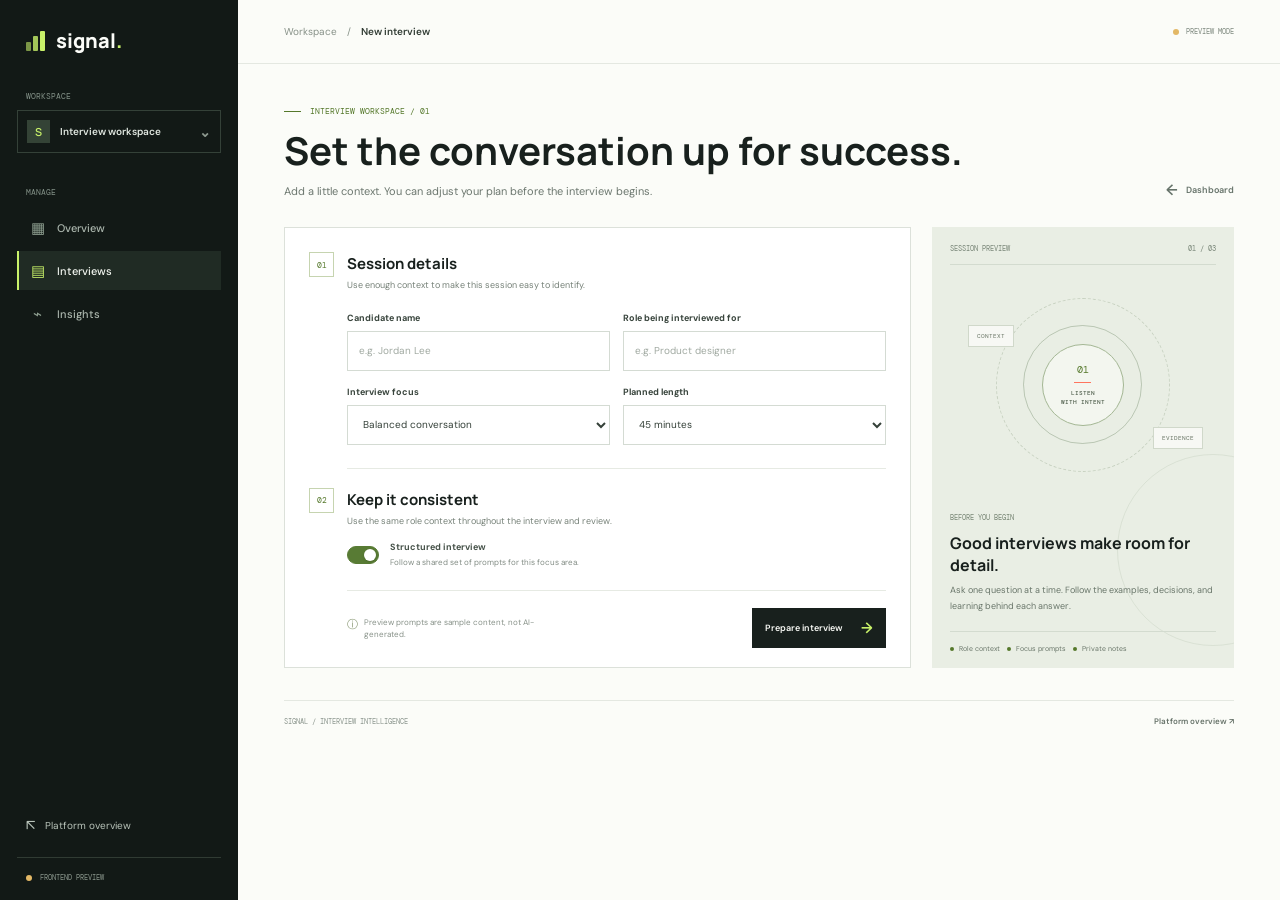
==== frontend/html/interview.html @ 8711a0a1 "first commit" ====
<!doctype html>
<html lang="en">
<head>
	<meta charset="utf-8">
	<meta name="viewport" content="width=device-width, initial-scale=1">
	<meta name="theme-color" content="#121916">
	<meta name="description" content="Prepare and run a structured interview in your Signal workspace.">
	<title>New interview | Signal</title>
	<link rel="preconnect" href="https://fonts.googleapis.com">
	<link rel="preconnect" href="https://fonts.gstatic.com" crossorigin>
	<link href="https://fonts.googleapis.com/css2?family=DM+Mono:wght@400;500&family=DM+Sans:wght@400;500;600;700&family=Manrope:wght@400;500;600;700;800&display=swap" rel="stylesheet">
	<link rel="stylesheet" href="../css/interview.css">
	<script src="../js/interview.js" defer></script>
</head>
<body>
	<a class="skip-link" href="#main-content">Skip to interview</a>
	<div class="app-shell">
		<aside class="sidebar" id="sidebar" aria-label="Workspace navigation">
			<a class="brand" href="index.html" aria-label="Signal home">
				<span class="brand-mark" aria-hidden="true"><i></i><i></i><i></i></span>
				<span>signal<span class="brand-period">.</span></span>
			</a>
			<div class="workspace-label">WORKSPACE</div>
			<div class="workspace-name"><span class="workspace-icon" aria-hidden="true">S</span><span>Interview workspace</span><span class="workspace-caret" aria-hidden="true">⌄</span></div>
			<nav class="side-nav" aria-label="Workspace navigation">
				<span class="nav-group-label">MANAGE</span>
				<a class="nav-link" href="dashboard.html"><span class="nav-icon" aria-hidden="true">▦</span>Overview</a>
				<a class="nav-link is-active" href="interview.html" aria-current="page"><span class="nav-icon" aria-hidden="true">▤</span>Interviews</a>
				<a class="nav-link" href="dashboard.html#insights"><span class="nav-icon" aria-hidden="true">⌁</span>Insights</a>
			</nav>
			<div class="sidebar-bottom">
				<a class="platform-link" href="index.html"><span aria-hidden="true">↖</span> Platform overview</a>
				<div class="sidebar-foot"><span class="status-dot"></span> FRONTEND PREVIEW</div>
			</div>
		</aside>
		<button class="sidebar-scrim" type="button" aria-label="Close navigation"></button>

		<main class="main-content" id="main-content">
			<header class="topbar">
				<button class="mobile-menu-toggle" type="button" aria-expanded="false" aria-controls="sidebar" aria-label="Open navigation"><span></span><span></span></button>
				<div class="breadcrumb"><a href="dashboard.html">Workspace</a><span aria-hidden="true">/</span><strong id="breadcrumb-current">New interview</strong></div>
				<div class="preview-label"><span class="preview-dot"></span> PREVIEW MODE</div>
			</header>

			<div class="content-wrap">
				<section class="setup-view" id="setup-view" aria-labelledby="page-title">
					<div class="page-heading">
						<div><p class="eyebrow"><span class="eyebrow-line"></span> INTERVIEW WORKSPACE / 01</p><h1 id="page-title">Set the conversation up for success.</h1><p class="heading-copy">Add a little context. You can adjust your plan before the interview begins.</p></div>
						<a class="back-dashboard" href="dashboard.html"><span aria-hidden="true">←</span> Dashboard</a>
					</div>

					<div class="setup-grid">
						<form class="setup-form" id="setup-form">
							<div class="form-section-heading"><span class="form-step-number">01</span><div><h2>Session details</h2><p>Use enough context to make this session easy to identify.</p></div></div>
							<div class="form-fields">
								<div class="field-group"><label for="candidate-name">Candidate name</label><input id="candidate-name" name="candidateName" type="text" autocomplete="off" placeholder="e.g. Jordan Lee" maxlength="100" required></div>
								<div class="field-group"><label for="role-title">Role being interviewed for</label><input id="role-title" name="roleTitle" type="text" autocomplete="off" placeholder="e.g. Product designer" maxlength="120" required></div>
								<div class="field-group"><label for="interview-focus">Interview focus</label><select id="interview-focus" name="focus"><option value="balanced">Balanced conversation</option><option value="behavioral">Behavioral experience</option><option value="technical">Technical problem solving</option><option value="collaboration">Communication &amp; collaboration</option></select></div>
								<div class="field-group"><label for="session-length">Planned length</label><select id="session-length" name="duration"><option value="30">30 minutes</option><option value="45" selected>45 minutes</option><option value="60">60 minutes</option></select></div>
							</div>
							<div class="form-divider"></div>
							<div class="form-section-heading objectives-heading"><span class="form-step-number">02</span><div><h2>Keep it consistent</h2><p>Use the same role context throughout the interview and review.</p></div></div>
							<label class="consistency-control" for="structured-mode"><input id="structured-mode" type="checkbox" checked><span class="toggle-track" aria-hidden="true"></span><span><strong>Structured interview</strong><small>Follow a shared set of prompts for this focus area.</small></span></label>
							<div class="setup-footer"><span class="setup-disclaimer"><span aria-hidden="true">ⓘ</span> Preview prompts are sample content, not AI-generated.</span><button class="primary-action" type="submit">Prepare interview <span aria-hidden="true">→</span></button></div>
						</form>

						<aside class="prep-aside" aria-label="Preparation notes">
							<div class="aside-topline"><span>SESSION PREVIEW</span><span>01 / 03</span></div>
							<div class="prep-graphic" aria-hidden="true"><div class="prep-ring ring-outer"></div><div class="prep-ring ring-inner"></div><div class="prep-center"><span>01</span><i></i><b>LISTEN<br>WITH INTENT</b></div><span class="prep-node node-one">CONTEXT</span><span class="prep-node node-two">EVIDENCE</span></div>
							<div class="prep-aside-copy"><span class="aside-index">BEFORE YOU BEGIN</span><h2>Good interviews make room for detail.</h2><p>Ask one question at a time. Follow the examples, decisions, and learning behind each answer.</p></div>
							<div class="aside-checklist"><span><i></i> Role context</span><span><i></i> Focus prompts</span><span><i></i> Private notes</span></div>
						</aside>
					</div>
				</section>

				<section class="session-view is-hidden" id="session-view" aria-labelledby="session-title" aria-live="polite">
					<div class="session-header">
						<div><p class="eyebrow"><span class="eyebrow-line"></span> STRUCTURED SESSION / <span id="session-role-label">ROLE</span></p><h1 id="session-title">Interview in progress</h1><p class="session-candidate"><span id="session-candidate-name">Candidate</span><span>·</span><span id="session-focus-label">Balanced conversation</span></p></div>
						<div class="session-clock"><span class="clock-indicator"></span><span class="clock-caption">ELAPSED</span><time id="session-timer">00:00</time></div>
					</div>
					<div class="session-progress" aria-label="Question progress"><div class="progress-label"><span id="question-count">QUESTION 01 OF 05</span><span id="progress-percent">20%</span></div><div class="progress-track"><span id="progress-fill"></span></div></div>
					<div class="session-grid">
						<section class="question-panel" aria-labelledby="question-title">
							<div class="question-topline"><span class="question-category" id="question-category">OPENING</span><span class="question-mark" aria-hidden="true">Q</span></div>
							<p class="question-overline">ASK THE CANDIDATE</p><h2 id="question-title"></h2><p class="question-prompt-hint" id="question-hint"></p>
							<label class="answer-label" for="answer-notes">Your notes <span>Private to this preview</span></label>
							<textarea id="answer-notes" rows="5" placeholder="Capture key points, examples, or follow-up questions…"></textarea>
							<div class="question-controls"><button class="secondary-button" id="previous-question" type="button" disabled><span aria-hidden="true">←</span> Previous</button><span class="answer-saved" id="answer-saved" aria-live="polite">Notes stay in this tab</span><button class="primary-action" id="next-question" type="button">Next question <span aria-hidden="true">→</span></button></div>
						</section>
						<aside class="session-aside">
							<section class="session-guide"><div class="session-aside-label"><span class="guide-pulse"></span> INTERVIEW GUIDE</div><h2>Stay curious.</h2><p>Give the candidate space to finish their thought before moving on.</p><div class="follow-up"><span>FOLLOW-UP IDEA</span><p id="follow-up-text">What made that experience significant for you?</p></div></section>
							<section class="session-tools"><p class="section-kicker">SESSION TOOLS</p><button class="tool-button" id="finish-session" type="button"><span class="tool-icon" aria-hidden="true">✓</span><span><strong>Finish interview</strong><small>Review this session’s notes</small></span><span class="tool-arrow" aria-hidden="true">→</span></button><button class="tool-button" id="cancel-session" type="button"><span class="tool-icon cancel-icon" aria-hidden="true">×</span><span><strong>End without finishing</strong><small>Discard this preview session</small></span><span class="tool-arrow" aria-hidden="true">→</span></button></section>
						</aside>
					</div>
					<p class="session-disclaimer"><span aria-hidden="true">ⓘ</span> This is a local preview. No audio is recorded and notes are not saved to an account.</p>
				</section>

				<section class="complete-view is-hidden" id="complete-view" aria-labelledby="complete-title" tabindex="-1">
					<div class="complete-mark" aria-hidden="true"><span>✓</span></div>
					<p class="eyebrow"><span class="eyebrow-line"></span> SESSION WRAPPED</p>
					<h1 id="complete-title">A good conversation<br><em>leaves a trail.</em></h1>
					<p class="complete-copy">Your preview notes are ready to review. They remain in this browser tab only.</p>
					<div class="summary-strip"><div><span>Candidate</span><strong id="summary-candidate">—</strong></div><div><span>Role</span><strong id="summary-role">—</strong></div><div><span>Prompts reached</span><strong id="summary-questions">—</strong></div><div><span>Session length</span><strong id="summary-duration">—</strong></div></div>
					<div class="summary-notes"><div class="summary-heading"><div><span class="section-kicker">SESSION NOTES</span><h2>Your captured notes</h2></div><span class="notes-count" id="notes-count">0 entries</span></div><div id="notes-list" class="notes-list"></div></div>
					<div class="complete-actions"><button class="secondary-button" id="new-session" type="button">Start another interview <span aria-hidden="true">↗</span></button><a class="primary-action" id="review-results-link" href="result.html">Review session results <span aria-hidden="true">→</span></a><a class="dashboard-return" href="dashboard.html">Dashboard</a></div>
					<p class="result-storage-notice" id="result-storage-notice" role="status" aria-live="polite"></p>
					<p class="complete-disclaimer">No account data was created. Connect the interview and evaluation services to persist real sessions.</p>
				</section>

				<footer class="page-footer"><span>SIGNAL / INTERVIEW INTELLIGENCE</span><a href="index.html">Platform overview ↗</a></footer>
			</div>
		</main>
	</div>
</body>
</html>
---- frontend/css/interview.css ----
:root {
	color-scheme: light;
	--ink: #18201d;
	--ink-soft: #46524a;
	--paper: #f4f5f0;
	--paper-bright: #fbfcf8;
	--line: #dce1da;
	--green: #c8f169;
	--green-dark: #55782b;
	--coral: #ff755e;
	--font-body: "DM Sans", "Segoe UI", sans-serif;
	--font-display: "Manrope", "Segoe UI", sans-serif;
	--font-mono: "DM Mono", Consolas, monospace;
	--sidebar-width: 238px;
}

* { box-sizing: border-box; }
html { min-width: 320px; scroll-behavior: smooth; }
body { min-width: 320px; min-height: 100vh; margin: 0; background: var(--paper-bright); color: var(--ink); font-family: var(--font-body); -webkit-font-smoothing: antialiased; }
a { color: inherit; text-decoration: none; }
button, input, select, textarea { font: inherit; }
button, a { -webkit-tap-highlight-color: transparent; }
.skip-link { position: fixed; z-index: 30; top: 12px; left: 12px; padding: 10px 14px; transform: translateY(-160%); background: var(--green); color: var(--ink); }
.skip-link:focus { transform: translateY(0); }
.is-hidden { display: none !important; }
.app-shell { min-height: 100vh; }
.sidebar { position: fixed; z-index: 12; inset: 0 auto 0 0; display: flex; flex-direction: column; width: var(--sidebar-width); padding: 27px 17px 16px; background: #121916; color: #dce4dd; }
.brand { display: inline-flex; align-items: center; gap: 10px; width: fit-content; margin: 0 0 37px 9px; color: var(--paper-bright); font-family: var(--font-display); font-size: 20px; font-weight: 800; }
.brand-period { color: var(--green); }
.brand-mark { display: inline-flex; align-items: end; gap: 2px; width: 20px; height: 20px; }
.brand-mark i { display: block; width: 5px; border-radius: 1px; background: var(--green); }
.brand-mark i:nth-child(1) { height: 9px; opacity: .58; }.brand-mark i:nth-child(2) { height: 15px; opacity: .8; }.brand-mark i:nth-child(3) { height: 20px; }
.workspace-label, .nav-group-label { margin: 0 9px 9px; color: #829087; font-family: var(--font-mono); font-size: 8px; }
.workspace-name { display: flex; align-items: center; gap: 10px; min-height: 43px; padding: 0 9px; border: 1px solid #344138; color: #e0e7e0; font-size: 10px; font-weight: 600; }
.workspace-icon { display: grid; width: 23px; height: 23px; place-items: center; background: #344336; color: var(--green); font-family: var(--font-display); font-size: 11px; }
.workspace-name > span:nth-child(2) { flex: 1; }.workspace-caret { color: #8e9a90; font-size: 14px; }
.side-nav { display: flex; flex-direction: column; gap: 4px; margin-top: 34px; }
.nav-group-label { margin-bottom: 7px; }
.nav-link { display: flex; align-items: center; gap: 11px; min-height: 39px; padding: 0 10px; border-left: 2px solid transparent; color: #abb6ad; font-size: 11px; font-weight: 500; transition: background .18s ease, color .18s ease; }
.nav-link:hover { background: #202b24; color: var(--paper-bright); }
.nav-link.is-active { border-left-color: var(--green); background: #202b24; color: #f3f7f1; }
.nav-icon { display: grid; width: 17px; place-items: center; color: #8fa091; font-size: 15px; }.nav-link.is-active .nav-icon { color: var(--green); }
.sidebar-bottom { margin-top: auto; }
.platform-link { display: flex; align-items: center; gap: 10px; min-height: 38px; padding: 0 9px; color: #b9c4ba; font-size: 10px; }.platform-link:hover { color: var(--green); }.platform-link span { font-size: 15px; }
.sidebar-foot { display: flex; align-items: center; gap: 8px; margin-top: 13px; padding: 15px 9px 2px; border-top: 1px solid #303b33; color: #8b978d; font-family: var(--font-mono); font-size: 7px; }
.status-dot { width: 6px; height: 6px; border-radius: 50%; background: #e3b866; }
.sidebar-scrim { display: none; }
.main-content { min-height: 100vh; margin-left: var(--sidebar-width); }
.topbar { position: sticky; z-index: 8; top: 0; display: flex; align-items: center; justify-content: space-between; height: 64px; padding: 0 46px; border-bottom: 1px solid #e4e8e1; background: rgba(251,252,248,.95); backdrop-filter: blur(10px); }
.breadcrumb { display: flex; align-items: center; gap: 10px; color: #879188; font-size: 10px; }.breadcrumb a:hover { color: var(--green-dark); }.breadcrumb strong { color: #313c34; font-weight: 600; }
.preview-label { display: inline-flex; align-items: center; gap: 7px; color: #7e897f; font-family: var(--font-mono); font-size: 7px; }
.preview-dot { width: 6px; height: 6px; border-radius: 50%; background: #e3b866; }
.mobile-menu-toggle { display: none; }
.content-wrap { max-width: 1500px; min-height: calc(100vh - 64px); margin: 0 auto; padding: 42px 46px 20px; }
.page-heading { display: flex; align-items: end; justify-content: space-between; gap: 25px; margin-bottom: 27px; }
.eyebrow { display: flex; align-items: center; gap: 9px; margin: 0 0 13px; color: var(--green-dark); font-family: var(--font-mono); font-size: 8px; }
.eyebrow-line { display: inline-block; width: 17px; height: 1px; background: currentColor; }
h1, h2, h3, p { margin-top: 0; }
h1, h2 { font-family: var(--font-display); letter-spacing: 0; }
.page-heading h1 { max-width: 700px; margin: 0 0 8px; font-size: clamp(30px, 3vw, 39px); font-weight: 700; line-height: 1.16; }
.heading-copy { margin: 0; color: #6c776f; font-size: 11px; line-height: 1.7; }
.back-dashboard { display: inline-flex; align-items: center; gap: 8px; flex: 0 0 auto; color: #66736a; font-size: 9px; font-weight: 600; }.back-dashboard:hover { color: var(--green-dark); }.back-dashboard span { font-size: 15px; }
.setup-grid { display: grid; grid-template-columns: minmax(0, 1.45fr) minmax(260px, .7fr); align-items: stretch; gap: 21px; }
.setup-form { padding: 24px 24px 19px; border: 1px solid var(--line); background: #fff; }
.form-section-heading { display: flex; align-items: flex-start; gap: 13px; margin-bottom: 19px; }
.form-step-number { display: grid; flex: 0 0 25px; width: 25px; height: 25px; place-items: center; border: 1px solid #c6d4b0; color: var(--green-dark); font-family: var(--font-mono); font-size: 8px; }
.form-section-heading h2 { margin: 1px 0 4px; font-size: 15px; font-weight: 700; }.form-section-heading p { margin: 0; color: #778279; font-size: 9px; line-height: 1.6; }
.form-fields { display: grid; grid-template-columns: 1fr 1fr; gap: 15px 13px; padding-left: 38px; }
.field-group { display: grid; align-content: start; gap: 7px; min-width: 0; }
.field-group label { color: #39453d; font-size: 9px; font-weight: 700; }
.field-group input, .field-group select { width: 100%; height: 40px; padding: 0 11px; border: 1px solid #d4dbd3; border-radius: 0; outline: none; background: #fff; color: #354139; font-size: 10px; }
.field-group select { padding-right: 24px; }
.field-group input::placeholder { color: #a0a9a1; }
.field-group input:focus, .field-group select:focus, textarea:focus { border-color: #789c47; box-shadow: 0 0 0 3px rgba(85,120,43,.11); }
.form-divider { height: 1px; margin: 23px 0 19px 38px; background: #e6eae3; }
.objectives-heading { margin-bottom: 13px; }
.consistency-control { display: flex; align-items: center; gap: 11px; margin-left: 38px; cursor: pointer; }
.consistency-control input { position: absolute; width: 1px; height: 1px; opacity: 0; }
.toggle-track { position: relative; flex: 0 0 32px; width: 32px; height: 18px; border: 1px solid #c1c9bf; border-radius: 12px; background: #e6eae4; transition: background .18s ease; }
.toggle-track::after { position: absolute; top: 2px; left: 2px; width: 12px; height: 12px; border-radius: 50%; background: white; box-shadow: 0 1px 3px #0002; transition: transform .18s ease; content: ""; }
.consistency-control input:checked + .toggle-track { border-color: #587b34; background: #587b34; }.consistency-control input:checked + .toggle-track::after { transform: translateX(14px); }
.consistency-control input:focus-visible + .toggle-track { outline: 2px solid var(--green-dark); outline-offset: 3px; }
.consistency-control strong { display: block; margin-bottom: 3px; color: #465249; font-size: 9px; }.consistency-control small { display: block; color: #828c84; font-size: 8px; line-height: 1.5; }
.setup-footer { display: flex; align-items: center; justify-content: space-between; gap: 15px; margin: 22px 0 0 38px; padding-top: 17px; border-top: 1px solid #e6eae3; }
.setup-disclaimer { display: flex; align-items: flex-start; gap: 6px; max-width: 220px; color: #879188; font-size: 8px; line-height: 1.5; }.setup-disclaimer span { color: #85956f; font-size: 11px; }
.primary-action { display: inline-flex; align-items: center; justify-content: center; gap: 19px; min-height: 40px; padding: 0 13px; border: 0; background: #18201d; color: var(--paper-bright); cursor: pointer; font-size: 9px; font-weight: 600; white-space: nowrap; transition: background .18s ease, transform .18s ease; }
.primary-action:hover { transform: translateY(-1px); background: #2d3a31; }.primary-action span { color: var(--green); font-size: 15px; }
button:focus-visible, a:focus-visible { outline: 2px solid var(--green-dark); outline-offset: 3px; }
.prep-aside { position: relative; display: flex; flex-direction: column; min-height: 420px; overflow: hidden; padding: 17px 18px 15px; background: #e9eee4; }
.prep-aside::after { position: absolute; right: -75px; bottom: 22px; width: 190px; height: 190px; border: 1px solid rgba(83,111,68,.1); border-radius: 50%; content: ""; }
.aside-topline { position: relative; z-index: 1; display: flex; justify-content: space-between; padding-bottom: 11px; border-bottom: 1px solid #d3dbcf; color: #798678; font-family: var(--font-mono); font-size: 7px; }
.prep-graphic { position: relative; display: grid; flex: 1; min-height: 195px; place-items: center; overflow: hidden; }
.prep-ring { position: absolute; border: 1px solid rgba(71,99,59,.2); border-radius: 50%; }
.ring-outer { width: 174px; aspect-ratio: 1; border-style: dashed; animation: rotate-ring 50s linear infinite; }.ring-inner { width: 119px; aspect-ratio: 1; border-color: rgba(71,99,59,.29); }
.prep-center { display: flex; flex-direction: column; align-items: center; justify-content: center; width: 82px; height: 82px; border: 1px solid #a4b794; border-radius: 50%; background: #f3f6ef; text-align: center; }
.prep-center span { color: var(--green-dark); font-family: var(--font-mono); font-size: 10px; }.prep-center i { width: 17px; height: 1px; margin: 6px 0; background: var(--coral); }.prep-center b { color: #52614f; font-family: var(--font-mono); font-size: 6px; font-weight: 500; line-height: 1.4; }
.prep-node { position: absolute; z-index: 1; padding: 6px 8px; border: 1px solid #d0d8ca; background: #f7f8f4; color: #657261; font-family: var(--font-mono); font-size: 6px; }.node-one { top: 25%; left: 7%; }.node-two { right: 5%; bottom: 23%; }
.prep-aside-copy { position: relative; z-index: 1; max-width: 285px; }.aside-index { color: #778574; font-family: var(--font-mono); font-size: 7px; }.prep-aside-copy h2 { margin: 8px 0 7px; font-size: 16px; line-height: 1.35; }.prep-aside-copy p { margin: 0; color: #69766a; font-size: 9px; line-height: 1.7; }
.aside-checklist { position: relative; z-index: 1; display: flex; flex-wrap: wrap; gap: 7px; margin-top: 17px; padding-top: 12px; border-top: 1px solid #d3dbcf; }.aside-checklist span { display: inline-flex; align-items: center; gap: 5px; color: #687568; font-size: 7px; }.aside-checklist i { width: 4px; height: 4px; border-radius: 50%; background: var(--green-dark); }
.page-footer { display: flex; align-items: center; justify-content: space-between; gap: 15px; margin-top: 32px; padding: 15px 0 4px; border-top: 1px solid #e4e8e1; color: #8d978f; font-family: var(--font-mono); font-size: 7px; }.page-footer a { color: #657168; font-family: var(--font-body); font-size: 8px; font-weight: 600; }
.session-view { padding-bottom: 2px; }.session-header { display: flex; align-items: flex-start; justify-content: space-between; gap: 20px; }.session-header .eyebrow { flex-wrap: wrap; }.session-header h1 { margin: 0 0 7px; font-size: clamp(27px, 3vw, 35px); line-height: 1.2; }.session-candidate { display: flex; flex-wrap: wrap; gap: 8px; margin: 0; color: #66736a; font-size: 10px; }.session-candidate span:nth-child(2) { color: #a0a9a0; }
.session-clock { display: grid; grid-template-columns: 8px auto; align-items: center; gap: 2px 8px; min-width: 86px; padding: 10px 12px; border: 1px solid var(--line); background: #fff; }.clock-indicator { width: 6px; height: 6px; border-radius: 50%; background: var(--coral); }.clock-caption { color: #8b958d; font-family: var(--font-mono); font-size: 7px; }.session-clock time { grid-column: 2; color: #303b34; font-family: var(--font-mono); font-size: 14px; }
.session-progress { margin: 27px 0 19px; }.progress-label { display: flex; justify-content: space-between; margin-bottom: 8px; color: #758178; font-family: var(--font-mono); font-size: 7px; }.progress-track { height: 3px; background: #e4e9e1; }.progress-track span { display: block; width: 20%; height: 100%; background: var(--green-dark); transition: width .25s ease; }
.session-grid { display: grid; grid-template-columns: minmax(0, 1.5fr) minmax(240px, .7fr); gap: 18px; }.question-panel { padding: 24px; border: 1px solid var(--line); background: #fff; }.question-topline { display: flex; align-items: center; justify-content: space-between; }.question-category { padding: 5px 7px; background: #f0f3ea; color: #5d7446; font-family: var(--font-mono); font-size: 7px; }.question-mark { display: grid; width: 27px; height: 27px; place-items: center; border: 1px solid #dce3d7; border-radius: 50%; color: #788773; font-family: var(--font-mono); font-size: 9px; }
.question-overline { margin: 25px 0 11px; color: #8a948d; font-family: var(--font-mono); font-size: 7px; }.question-panel h2 { max-width: 720px; margin: 0 0 10px; font-size: clamp(19px, 2.2vw, 27px); font-weight: 600; line-height: 1.4; }.question-prompt-hint { min-height: 31px; margin: 0 0 20px; color: #748077; font-size: 10px; line-height: 1.7; }
.answer-label { display: flex; align-items: center; justify-content: space-between; margin-bottom: 7px; color: #39453d; font-size: 9px; font-weight: 700; }.answer-label span { color: #89938b; font-size: 7px; font-weight: 400; }
textarea { display: block; width: 100%; min-height: 112px; padding: 11px 12px; resize: vertical; border: 1px solid #d4dbd3; border-radius: 0; outline: none; background: #fff; color: #344037; font-size: 10px; line-height: 1.7; }.question-panel textarea::placeholder { color: #a0a9a1; }
.question-controls { display: flex; align-items: center; justify-content: space-between; gap: 9px; margin-top: 15px; }.secondary-button { display: inline-flex; align-items: center; justify-content: center; gap: 9px; min-height: 38px; padding: 0 12px; border: 1px solid #d7ded5; background: transparent; color: #536056; cursor: pointer; font-size: 9px; font-weight: 600; }.secondary-button:hover:not(:disabled) { border-color: #849a70; background: #f4f6ef; }.secondary-button:disabled { cursor: not-allowed; opacity: .45; }.secondary-button span { font-size: 14px; }.question-controls .primary-action { min-height: 38px; }.answer-saved { color: #89938c; font-size: 7px; text-align: center; }
.session-aside { display: flex; flex-direction: column; gap: 13px; }.session-guide { padding: 19px 17px 15px; background: #18211c; color: #edf2ec; }.session-aside-label { display: flex; align-items: center; gap: 7px; color: #aeb9ae; font-family: var(--font-mono); font-size: 7px; }.guide-pulse { width: 5px; height: 5px; border-radius: 50%; background: var(--green); }.session-guide h2 { margin: 20px 0 7px; color: var(--green); font-size: 18px; }.session-guide > p { margin: 0; color: #b5c0b5; font-size: 9px; line-height: 1.7; }.follow-up { margin-top: 17px; padding: 12px 11px; border-left: 2px solid var(--coral); background: #222c25; }.follow-up span { color: #a5b0a6; font-family: var(--font-mono); font-size: 7px; }.follow-up p { margin: 7px 0 0; color: #e1e8df; font-size: 9px; line-height: 1.6; }
.session-tools { padding: 15px 14px 8px; border: 1px solid var(--line); background: #fff; }.session-tools .section-kicker { margin-bottom: 7px; color: #869187; font-family: var(--font-mono); font-size: 7px; }.tool-button { display: flex; align-items: center; gap: 9px; width: 100%; min-height: 53px; padding: 8px 0; border: 0; border-top: 1px solid #e9ece7; background: transparent; text-align: left; cursor: pointer; }.tool-icon { display: grid; flex: 0 0 23px; width: 23px; height: 23px; place-items: center; background: #eef3e6; color: #527333; font-size: 12px; }.cancel-icon { background: #f8ece8; color: #ad5c4b; font-size: 16px; }.tool-button > span:nth-child(2) { flex: 1; }.tool-button strong, .tool-button small { display: block; }.tool-button strong { margin-bottom: 4px; color: #39453d; font-size: 8px; }.tool-button small { color: #879189; font-size: 7px; }.tool-arrow { color: #7b877d; font-size: 12px; }.tool-button:hover strong { color: var(--green-dark); }
.session-disclaimer { display: flex; align-items: center; gap: 7px; margin: 18px 0 0; color: #858f87; font-size: 8px; }.session-disclaimer span { color: #889975; font-size: 11px; }
.complete-view { max-width: 850px; padding: 30px 0 45px; }.complete-mark { display: grid; width: 48px; height: 48px; margin-bottom: 25px; place-items: center; border: 1px solid #aec48d; border-radius: 50%; background: #f0f5e8; color: #55782b; font-size: 20px; }.complete-view h1 { margin: 0 0 15px; font-size: clamp(38px, 5vw, 58px); font-weight: 600; line-height: 1.1; }.complete-view h1 em { color: var(--green-dark); font-style: normal; }.complete-copy { margin-bottom: 25px; color: #67736b; font-size: 11px; line-height: 1.7; }.summary-strip { display: grid; grid-template-columns: repeat(4, 1fr); border: 1px solid var(--line); background: #fff; }.summary-strip > div { display: flex; flex-direction: column; gap: 7px; min-height: 68px; justify-content: center; padding: 10px 13px; }.summary-strip > div + div { border-left: 1px solid #e4e8e1; }.summary-strip span { color: #879188; font-family: var(--font-mono); font-size: 7px; }.summary-strip strong { overflow-wrap: anywhere; color: #364239; font-size: 10px; font-weight: 600; }.summary-notes { margin-top: 29px; }.summary-heading { display: flex; align-items: end; justify-content: space-between; margin-bottom: 12px; }.summary-heading .section-kicker { margin-bottom: 5px; color: #7b877e; font-family: var(--font-mono); font-size: 7px; }.summary-heading h2 { margin: 0; font-size: 16px; }.notes-count { color: #89938b; font-size: 8px; }.notes-list { display: grid; gap: 7px; }.note-entry { display: grid; grid-template-columns: 76px 1fr; gap: 12px; padding: 12px 14px; border: 1px solid var(--line); background: #fff; }.note-entry > span { color: #708166; font-family: var(--font-mono); font-size: 7px; }.note-entry p { margin: 0; color: #536057; font-size: 9px; line-height: 1.7; white-space: pre-wrap; overflow-wrap: anywhere; }.empty-notes { padding: 16px; border: 1px solid var(--line); color: #78837b; background: #fff; font-size: 9px; }.complete-actions { display: flex; gap: 10px; margin-top: 24px; }.complete-disclaimer { margin: 17px 0 0; color: #879188; font-size: 8px; line-height: 1.6; }
@keyframes rotate-ring { to { transform: rotate(360deg); } }

@media (min-width: 1500px) { .content-wrap { padding-right: 60px; padding-left: 60px; } }
@media (max-width: 1100px) {
	:root { --sidebar-width: 215px; }
	.topbar { padding-right: 30px; padding-left: 30px; }.content-wrap { padding-right: 30px; padding-left: 30px; }
	.setup-grid { grid-template-columns: minmax(0, 1.2fr) minmax(230px, .8fr); gap: 14px; }.setup-form { padding-right: 18px; padding-left: 18px; }
	.form-fields, .form-divider, .consistency-control, .setup-footer { margin-left: 0; padding-left: 0; }
	.session-grid { grid-template-columns: minmax(0, 1.3fr) minmax(220px, .8fr); gap: 13px; }
}
@media (max-width: 760px) {
	:root { --sidebar-width: 255px; }
	.sidebar { transform: translateX(-101%); transition: transform .22s ease; box-shadow: 12px 0 35px rgba(15,24,18,.14); }.sidebar.is-open { transform: translateX(0); }
	.sidebar-scrim { position: fixed; z-index: 11; inset: 0; display: block; visibility: hidden; border: 0; background: rgba(14,20,16,.42); opacity: 0; transition: opacity .2s ease, visibility .2s ease; }.sidebar-scrim.is-visible { visibility: visible; opacity: 1; }
	.main-content { margin-left: 0; }.topbar { justify-content: flex-start; gap: 14px; height: 58px; padding: 0 22px; }.mobile-menu-toggle { display: flex; width: 32px; height: 32px; flex-direction: column; justify-content: center; gap: 5px; padding: 7px; border: 1px solid #d8ded6; background: transparent; color: var(--ink); }.mobile-menu-toggle span { display: block; width: 100%; height: 1px; background: currentColor; }.breadcrumb { flex: 1; }
	.content-wrap { min-height: calc(100vh - 58px); padding: 30px 22px 20px; }.setup-grid { grid-template-columns: 1fr; }.prep-aside { min-height: 365px; }.prep-graphic { min-height: 165px; }
	.session-grid { grid-template-columns: 1fr; }.session-aside { display: grid; grid-template-columns: 1fr 1fr; align-items: stretch; }.session-guide, .session-tools { min-width: 0; }
}
@media (max-width: 520px) {
	.topbar { padding: 0 15px; gap: 9px; }.content-wrap { padding: 25px 15px 17px; }.preview-label { font-size: 6px; }.page-heading { align-items: flex-start; flex-direction: column; gap: 13px; margin-bottom: 20px; }.page-heading h1 { max-width: 420px; font-size: 30px; }.back-dashboard { align-self: flex-end; margin-top: -2px; }
	.setup-form { padding: 19px 14px 15px; }.form-fields { grid-template-columns: 1fr; gap: 13px; }.field-group input, .field-group select { height: 42px; }.form-section-heading { gap: 10px; }.form-section-heading p { max-width: 270px; }.form-divider { margin-top: 18px; margin-bottom: 16px; }.setup-footer { align-items: flex-start; flex-direction: column; gap: 13px; margin-top: 18px; }.setup-footer .primary-action { align-self: stretch; justify-content: space-between; }.prep-aside { min-height: 340px; }
	.session-header { align-items: flex-start; }.session-header h1 { font-size: 26px; }.session-clock { min-width: 75px; padding: 8px; }.session-candidate { font-size: 9px; }.question-panel { padding: 17px 14px; }.question-panel h2 { font-size: 20px; }.question-prompt-hint { min-height: 0; }.answer-label { align-items: flex-start; gap: 10px; }.answer-label span { text-align: right; }.question-controls { flex-wrap: wrap; }.answer-saved { order: 3; flex-basis: 100%; }.question-controls .secondary-button, .question-controls .primary-action { flex: 1; }
	.session-aside { grid-template-columns: 1fr; }.complete-view { padding-top: 20px; }.summary-strip { grid-template-columns: 1fr 1fr; }.summary-strip > div:nth-child(3) { border-left: 0; border-top: 1px solid #e4e8e1; }.summary-strip > div:nth-child(4) { border-top: 1px solid #e4e8e1; }.complete-actions { align-items: stretch; flex-direction: column; }.complete-actions > * { justify-content: space-between; }.note-entry { grid-template-columns: 1fr; gap: 6px; }
}
@media (prefers-reduced-motion: reduce) { *, *::before, *::after { scroll-behavior: auto !important; animation-duration: .01ms !important; animation-iteration-count: 1 !important; transition-duration: .01ms !important; } }
.dashboard-return { display: inline-flex; align-items: center; color: #66736a; font-size: 9px; font-weight: 600; }.dashboard-return:hover { color: var(--green-dark); }.result-storage-notice:not(:empty) { margin: 12px 0 0; padding: 9px 11px; border-left: 2px solid var(--coral); background: #fff0ed; color: #934b3d; font-size: 9px; line-height: 1.6; }
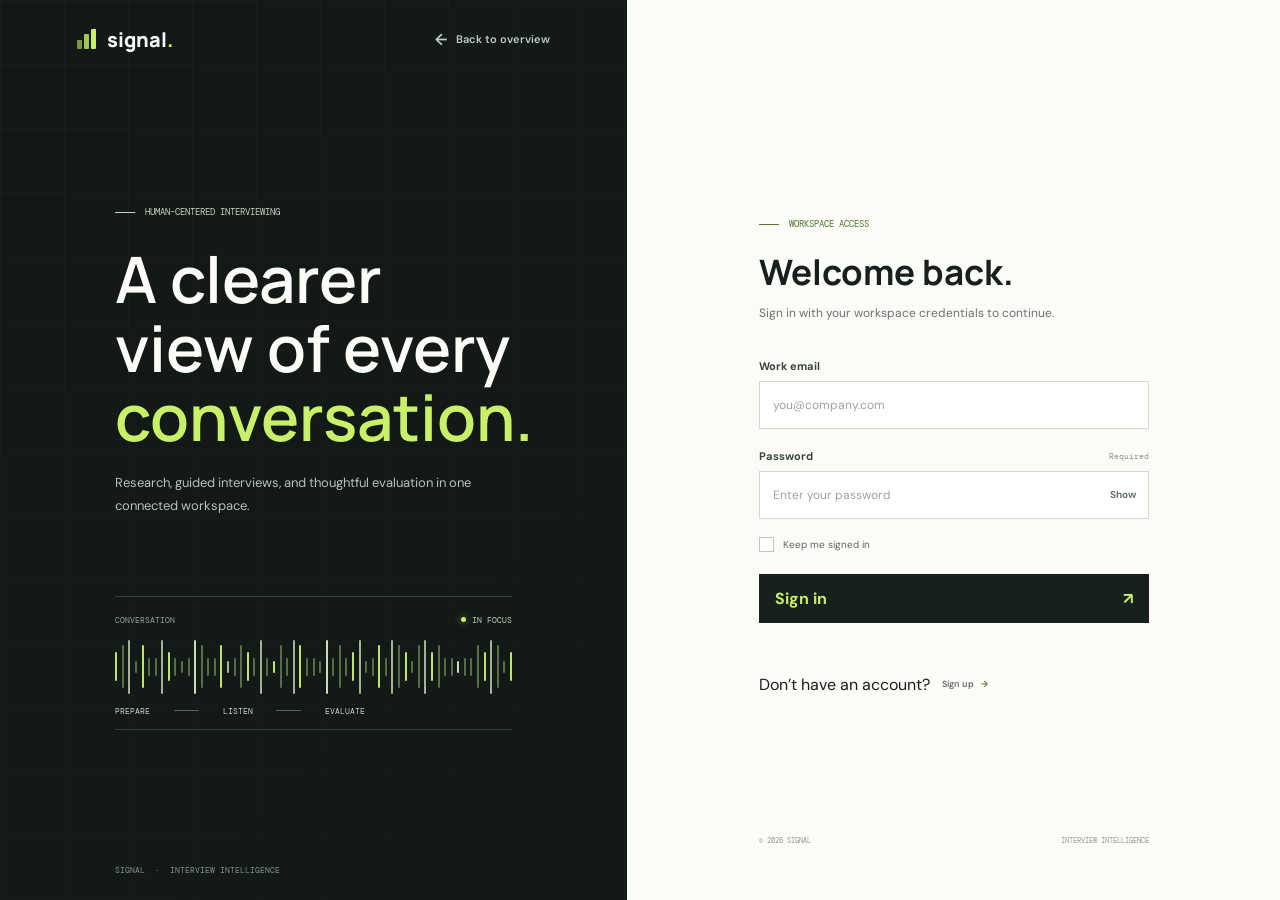
==== commit 976a5873: "Updated project with latest changes" ====
--- a/frontend/html/interview.html
+++ b/frontend/html/interview.html
@@ -10,6 +10,7 @@
 	<link rel="preconnect" href="https://fonts.gstatic.com" crossorigin>
 	<link href="https://fonts.googleapis.com/css2?family=DM+Mono:wght@400;500&family=DM+Sans:wght@400;500;600;700&family=Manrope:wght@400;500;600;700;800&display=swap" rel="stylesheet">
 	<link rel="stylesheet" href="../css/interview.css">
+	<script src="../js/api-client.js" defer></script>
 	<script src="../js/interview.js" defer></script>
 </head>
 <body>
@@ -39,7 +40,7 @@
 			<header class="topbar">
 				<button class="mobile-menu-toggle" type="button" aria-expanded="false" aria-controls="sidebar" aria-label="Open navigation"><span></span><span></span></button>
 				<div class="breadcrumb"><a href="dashboard.html">Workspace</a><span aria-hidden="true">/</span><strong id="breadcrumb-current">New interview</strong></div>
-				<div class="preview-label"><span class="preview-dot"></span> PREVIEW MODE</div>
+				<div class="preview-label"><span class="preview-dot"></span> AI PRACTICE SESSION</div>
 			</header>
 
 			<div class="content-wrap">
@@ -51,17 +52,19 @@
 
 					<div class="setup-grid">
 						<form class="setup-form" id="setup-form">
-							<div class="form-section-heading"><span class="form-step-number">01</span><div><h2>Session details</h2><p>Use enough context to make this session easy to identify.</p></div></div>
+							<div class="form-section-heading"><span class="form-step-number">01</span><div><h2>Session details</h2><p>Set your target role and a topic to research against authoritative sources.</p></div></div>
 							<div class="form-fields">
-								<div class="field-group"><label for="candidate-name">Candidate name</label><input id="candidate-name" name="candidateName" type="text" autocomplete="off" placeholder="e.g. Jordan Lee" maxlength="100" required></div>
-								<div class="field-group"><label for="role-title">Role being interviewed for</label><input id="role-title" name="roleTitle" type="text" autocomplete="off" placeholder="e.g. Product designer" maxlength="120" required></div>
+								<div class="field-group"><label for="candidate-name">Your name</label><input id="candidate-name" name="candidateName" type="text" autocomplete="name" placeholder="e.g. Jordan Lee" maxlength="100" required></div>
+								<div class="field-group"><label for="role-title">Target role</label><input id="role-title" name="roleTitle" type="text" autocomplete="off" placeholder="e.g. Product designer" maxlength="120" required></div>
+								<div class="field-group field-group-wide"><label for="interview-topic">Interview topic</label><input id="interview-topic" name="topic" type="text" autocomplete="off" placeholder="e.g. Python concurrency, product discovery, or cloud security" maxlength="200" required></div>
 								<div class="field-group"><label for="interview-focus">Interview focus</label><select id="interview-focus" name="focus"><option value="balanced">Balanced conversation</option><option value="behavioral">Behavioral experience</option><option value="technical">Technical problem solving</option><option value="collaboration">Communication &amp; collaboration</option></select></div>
 								<div class="field-group"><label for="session-length">Planned length</label><select id="session-length" name="duration"><option value="30">30 minutes</option><option value="45" selected>45 minutes</option><option value="60">60 minutes</option></select></div>
 							</div>
 							<div class="form-divider"></div>
 							<div class="form-section-heading objectives-heading"><span class="form-step-number">02</span><div><h2>Keep it consistent</h2><p>Use the same role context throughout the interview and review.</p></div></div>
 							<label class="consistency-control" for="structured-mode"><input id="structured-mode" type="checkbox" checked><span class="toggle-track" aria-hidden="true"></span><span><strong>Structured interview</strong><small>Follow a shared set of prompts for this focus area.</small></span></label>
-							<div class="setup-footer"><span class="setup-disclaimer"><span aria-hidden="true">ⓘ</span> Preview prompts are sample content, not AI-generated.</span><button class="primary-action" type="submit">Prepare interview <span aria-hidden="true">→</span></button></div>
+							<p class="setup-message" id="setup-message" role="status" aria-live="polite"></p>
+							<div class="setup-footer"><span class="setup-disclaimer"><span aria-hidden="true">ⓘ</span> Questions use official-source research. Feedback is based on your written answers, not audio or body language.</span><button class="primary-action" id="prepare-button" type="submit">Research &amp; prepare <span aria-hidden="true">→</span></button></div>
 						</form>
 
 						<aside class="prep-aside" aria-label="Preparation notes">
@@ -82,29 +85,30 @@
 					<div class="session-grid">
 						<section class="question-panel" aria-labelledby="question-title">
 							<div class="question-topline"><span class="question-category" id="question-category">OPENING</span><span class="question-mark" aria-hidden="true">Q</span></div>
-							<p class="question-overline">ASK THE CANDIDATE</p><h2 id="question-title"></h2><p class="question-prompt-hint" id="question-hint"></p>
-							<label class="answer-label" for="answer-notes">Your notes <span>Private to this preview</span></label>
-							<textarea id="answer-notes" rows="5" placeholder="Capture key points, examples, or follow-up questions…"></textarea>
+							<p class="question-overline">ANSWER THE QUESTION</p><h2 id="question-title"></h2><p class="question-prompt-hint" id="question-hint"></p><ul class="question-source-list" id="question-source-list" aria-label="Sources for this question"></ul>
+							<label class="answer-label" for="answer-notes">Your answer <span>Used to prepare your coaching report</span></label>
+							<textarea id="answer-notes" rows="5" placeholder="Type your answer, or summarize what you said…"></textarea>
 							<div class="question-controls"><button class="secondary-button" id="previous-question" type="button" disabled><span aria-hidden="true">←</span> Previous</button><span class="answer-saved" id="answer-saved" aria-live="polite">Notes stay in this tab</span><button class="primary-action" id="next-question" type="button">Next question <span aria-hidden="true">→</span></button></div>
 						</section>
 						<aside class="session-aside">
-							<section class="session-guide"><div class="session-aside-label"><span class="guide-pulse"></span> INTERVIEW GUIDE</div><h2>Stay curious.</h2><p>Give the candidate space to finish their thought before moving on.</p><div class="follow-up"><span>FOLLOW-UP IDEA</span><p id="follow-up-text">What made that experience significant for you?</p></div></section>
-							<section class="session-tools"><p class="section-kicker">SESSION TOOLS</p><button class="tool-button" id="finish-session" type="button"><span class="tool-icon" aria-hidden="true">✓</span><span><strong>Finish interview</strong><small>Review this session’s notes</small></span><span class="tool-arrow" aria-hidden="true">→</span></button><button class="tool-button" id="cancel-session" type="button"><span class="tool-icon cancel-icon" aria-hidden="true">×</span><span><strong>End without finishing</strong><small>Discard this preview session</small></span><span class="tool-arrow" aria-hidden="true">→</span></button></section>
+							<section class="session-guide"><div class="session-aside-label"><span class="guide-pulse"></span> INTERVIEW GUIDE</div><h2>Stay curious.</h2><p>Answer as you would in a real interview. Your written response is used for evidence-based coaching.</p><div class="follow-up"><span>FOLLOW-UP IDEA</span><p id="follow-up-text">What made that experience significant for you?</p></div></section>
+							<section class="session-tools"><p class="section-kicker">OFFICIAL SOURCES</p><ul class="session-source-list" id="session-source-list"></ul></section>
+							<section class="session-tools"><p class="section-kicker">SESSION TOOLS</p><button class="tool-button" id="finish-session" type="button"><span class="tool-icon" aria-hidden="true">✓</span><span><strong>Finish &amp; get feedback</strong><small>Generate your performance report</small></span><span class="tool-arrow" aria-hidden="true">→</span></button><button class="tool-button" id="cancel-session" type="button"><span class="tool-icon cancel-icon" aria-hidden="true">×</span><span><strong>End without finishing</strong><small>Discard this interview</small></span><span class="tool-arrow" aria-hidden="true">→</span></button></section>
 						</aside>
 					</div>
-					<p class="session-disclaimer"><span aria-hidden="true">ⓘ</span> This is a local preview. No audio is recorded and notes are not saved to an account.</p>
+					<p class="session-disclaimer" id="session-message" role="status" aria-live="polite"><span aria-hidden="true">ⓘ</span> No audio is recorded. Your written answers are saved to your account when you finish.</p>
 				</section>
 
 				<section class="complete-view is-hidden" id="complete-view" aria-labelledby="complete-title" tabindex="-1">
 					<div class="complete-mark" aria-hidden="true"><span>✓</span></div>
 					<p class="eyebrow"><span class="eyebrow-line"></span> SESSION WRAPPED</p>
 					<h1 id="complete-title">A good conversation<br><em>leaves a trail.</em></h1>
-					<p class="complete-copy">Your preview notes are ready to review. They remain in this browser tab only.</p>
+					<p class="complete-copy">Your interview is saved. Review your evidence-based feedback and next-step practice plan.</p>
 					<div class="summary-strip"><div><span>Candidate</span><strong id="summary-candidate">—</strong></div><div><span>Role</span><strong id="summary-role">—</strong></div><div><span>Prompts reached</span><strong id="summary-questions">—</strong></div><div><span>Session length</span><strong id="summary-duration">—</strong></div></div>
 					<div class="summary-notes"><div class="summary-heading"><div><span class="section-kicker">SESSION NOTES</span><h2>Your captured notes</h2></div><span class="notes-count" id="notes-count">0 entries</span></div><div id="notes-list" class="notes-list"></div></div>
 					<div class="complete-actions"><button class="secondary-button" id="new-session" type="button">Start another interview <span aria-hidden="true">↗</span></button><a class="primary-action" id="review-results-link" href="result.html">Review session results <span aria-hidden="true">→</span></a><a class="dashboard-return" href="dashboard.html">Dashboard</a></div>
 					<p class="result-storage-notice" id="result-storage-notice" role="status" aria-live="polite"></p>
-					<p class="complete-disclaimer">No account data was created. Connect the interview and evaluation services to persist real sessions.</p>
+					<p class="complete-disclaimer">Feedback evaluates written responses only and is intended for practice, not as a hiring decision.</p>
 				</section>
 
 				<footer class="page-footer"><span>SIGNAL / INTERVIEW INTELLIGENCE</span><a href="index.html">Platform overview ↗</a></footer>
--- a/frontend/css/interview.css
+++ b/frontend/css/interview.css
@@ -136,3 +136,14 @@
 }
 @media (prefers-reduced-motion: reduce) { *, *::before, *::after { scroll-behavior: auto !important; animation-duration: .01ms !important; animation-iteration-count: 1 !important; transition-duration: .01ms !important; } }
 .dashboard-return { display: inline-flex; align-items: center; color: #66736a; font-size: 9px; font-weight: 600; }.dashboard-return:hover { color: var(--green-dark); }.result-storage-notice:not(:empty) { margin: 12px 0 0; padding: 9px 11px; border-left: 2px solid var(--coral); background: #fff0ed; color: #934b3d; font-size: 9px; line-height: 1.6; }
+.field-group-wide { grid-column: 1 / -1; }
+.setup-message { min-height: 0; margin: 12px 0 0 38px; color: #587439; font-size: 9px; line-height: 1.6; }
+.setup-message:empty { display: none; }
+.setup-message.is-error { color: #a64e3e; }
+.setup-footer .primary-action:disabled, .tool-button:disabled { cursor: wait; opacity: .6; }
+.session-source-list { display: grid; gap: 9px; margin: 0; padding-left: 15px; color: #637261; font-size: 8px; line-height: 1.5; }
+.session-source-list a { color: #526f35; text-decoration: underline; text-underline-offset: 2px; }
+.session-source-list a:hover { color: #263d19; }
+.question-source-list:not(:empty) { display: flex; flex-wrap: wrap; gap: 6px; margin: -8px 0 17px; padding: 0; list-style: none; }
+.question-source-list a { display: inline-block; padding: 5px 7px; border: 1px solid #e0e7dc; color: #526f35; font-size: 7px; }
+.question-source-list a:hover { background: #f0f3ea; }
